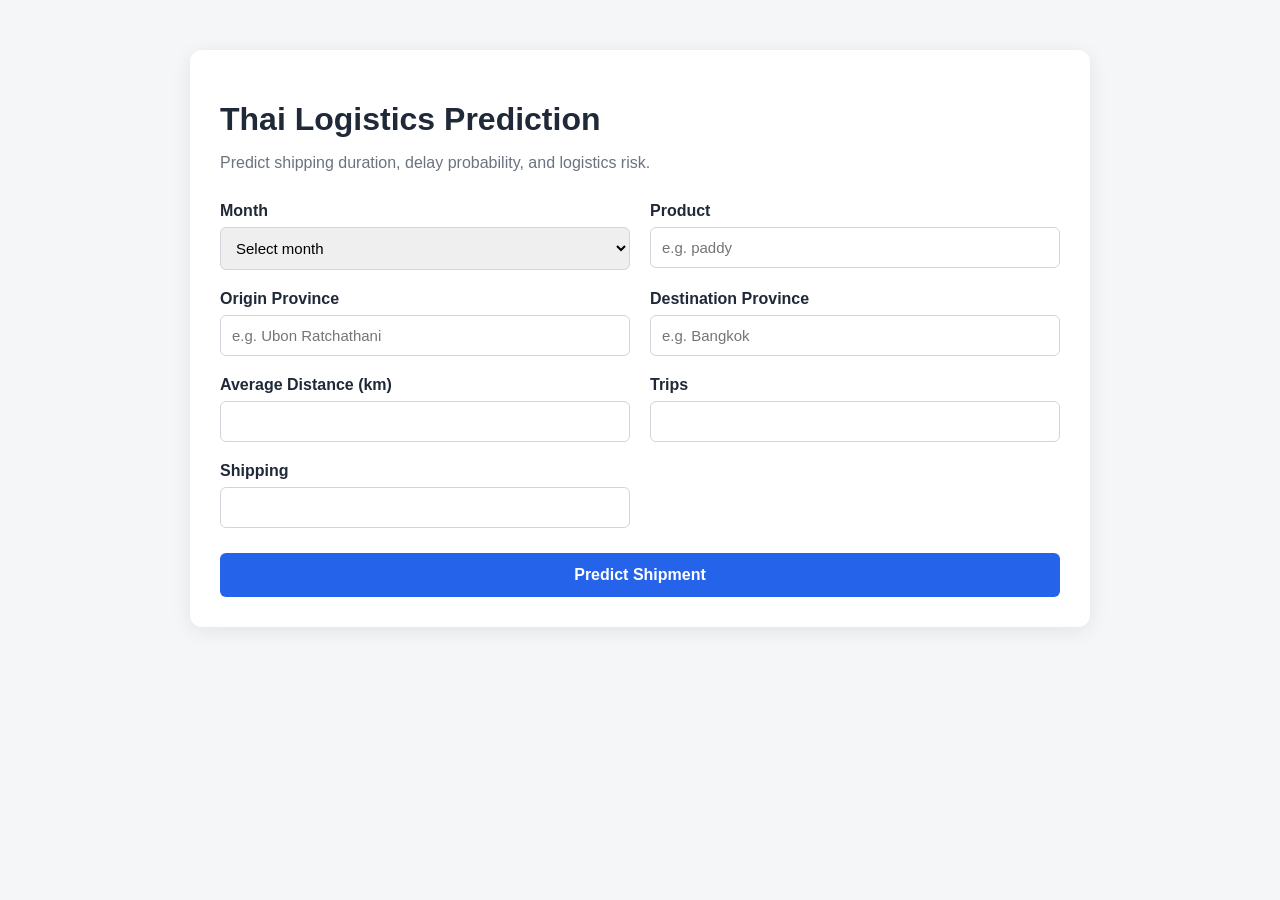
==== LogisticsDataset/frontend/index.html @ 9b1f44a5 "Frontend in Progress" ====
<!DOCTYPE html>
<html lang="en">

<head>
    <meta charset="UTF-8">
    <meta name="viewport" content="width=device-width, initial-scale=1.0">

    <title>Thai Logistics Prediction</title>

    <link rel="stylesheet" href="style.css">
</head>

<body>

    <div class="container">

        <h1>Thai Logistics Prediction</h1>

        <p class="subtitle">
            Predict shipping duration, delay probability, and logistics risk.
        </p>

        <form id="prediction-form">

            <div class="form-grid">

                <div class="form-group">
                    <label for="month">Month</label>
                    <select id="month" required>
                        <option value="">Select month</option>
                        <option>January</option>
                        <option>February</option>
                        <option>March</option>
                        <option>April</option>
                        <option>May</option>
                        <option>June</option>
                        <option>July</option>
                        <option>August</option>
                        <option>September</option>
                        <option>October</option>
                        <option>November</option>
                        <option>December</option>
                    </select>
                </div>

                <div class="form-group">
                    <label for="product">Product</label>
                    <input
                        type="text"
                        id="product"
                        placeholder="e.g. paddy"
                        required
                    >
                </div>

                <div class="form-group">
                    <label for="province_origin">Origin Province</label>
                    <input
                        type="text"
                        id="province_origin"
                        placeholder="e.g. Ubon Ratchathani"
                        required
                    >
                </div>

                <div class="form-group">
                    <label for="province_destination">Destination Province</label>
                    <input
                        type="text"
                        id="province_destination"
                        placeholder="e.g. Bangkok"
                        required
                    >
                </div>

                <div class="form-group">
                    <label for="average_distance">Average Distance (km)</label>
                    <input
                        type="number"
                        id="average_distance"
                        min="0.01"
                        step="0.01"
                        required
                    >
                </div>

                <div class="form-group">
                    <label for="trips">Trips</label>
                    <input
                        type="number"
                        id="trips"
                        min="1"
                        step="1"
                        required
                    >
                </div>

                <div class="form-group">
                    <label for="shipping">Shipping</label>
                    <input
                        type="number"
                        id="shipping"
                        min="0.01"
                        step="0.01"
                        required
                    >
                </div>

            </div>

            <button type="submit">
                Predict Shipment
            </button>

        </form>

        <div id="error-message" class="error hidden"></div>

        <div id="results" class="results hidden">

            <h2>Prediction Results</h2>

            <div class="result-grid">

                <div class="result-card">
                    <span>Predicted Duration</span>
                    <strong id="predicted-duration">-</strong>
                </div>

                <div class="result-card">
                    <span>Delay Probability</span>
                    <strong id="delay-probability">-</strong>
                </div>

                <div class="result-card">
                    <span>Delay Prediction</span>
                    <strong id="delay-prediction">-</strong>
                </div>

                <div class="result-card">
                    <span>Risk Score</span>
                    <strong id="risk-score">-</strong>
                </div>

                <div class="result-card">
                    <span>Risk Category</span>
                    <strong id="risk-category">-</strong>
                </div>

            </div>

        </div>

    </div>

    <script src="script.js"></script>

</body>

</html>
---- LogisticsDataset/frontend/style.css ----
* {
    box-sizing: border-box;
}

body {
    margin: 0;
    font-family: Arial, sans-serif;
    background: #f4f6f8;
    color: #1f2937;
}

.container {
    max-width: 900px;
    margin: 50px auto;
    padding: 30px;
    background: white;
    border-radius: 12px;
    box-shadow: 0 4px 20px rgba(0, 0, 0, 0.08);
}

h1 {
    margin-bottom: 8px;
}

.subtitle {
    color: #6b7280;
    margin-bottom: 30px;
}

.form-grid {
    display: grid;
    grid-template-columns: 1fr 1fr;
    gap: 20px;
}

.form-group {
    display: flex;
    flex-direction: column;
}

label {
    margin-bottom: 7px;
    font-weight: 600;
}

input,
select {
    padding: 11px;
    border: 1px solid #d1d5db;
    border-radius: 6px;
    font-size: 15px;
}

button {
    width: 100%;
    margin-top: 25px;
    padding: 13px;
    border: none;
    border-radius: 6px;
    background: #2563eb;
    color: white;
    font-size: 16px;
    font-weight: 600;
    cursor: pointer;
}

button:hover {
    background: #1d4ed8;
}

.results {
    margin-top: 35px;
}

.result-grid {
    display: grid;
    grid-template-columns: repeat(2, 1fr);
    gap: 15px;
}

.result-card {
    padding: 20px;
    background: #f8fafc;
    border-radius: 8px;
    border: 1px solid #e5e7eb;
}

.result-card span {
    display: block;
    color: #6b7280;
    margin-bottom: 8px;
}

.result-card strong {
    font-size: 20px;
}

.error {
    margin-top: 20px;
    padding: 15px;
    background: #fee2e2;
    color: #991b1b;
    border-radius: 6px;
}

.hidden {
    display: none;
}

@media (max-width: 700px) {

    .form-grid,
    .result-grid {
        grid-template-columns: 1fr;
    }

    .container {
        margin: 20px;
        padding: 20px;
    }
}
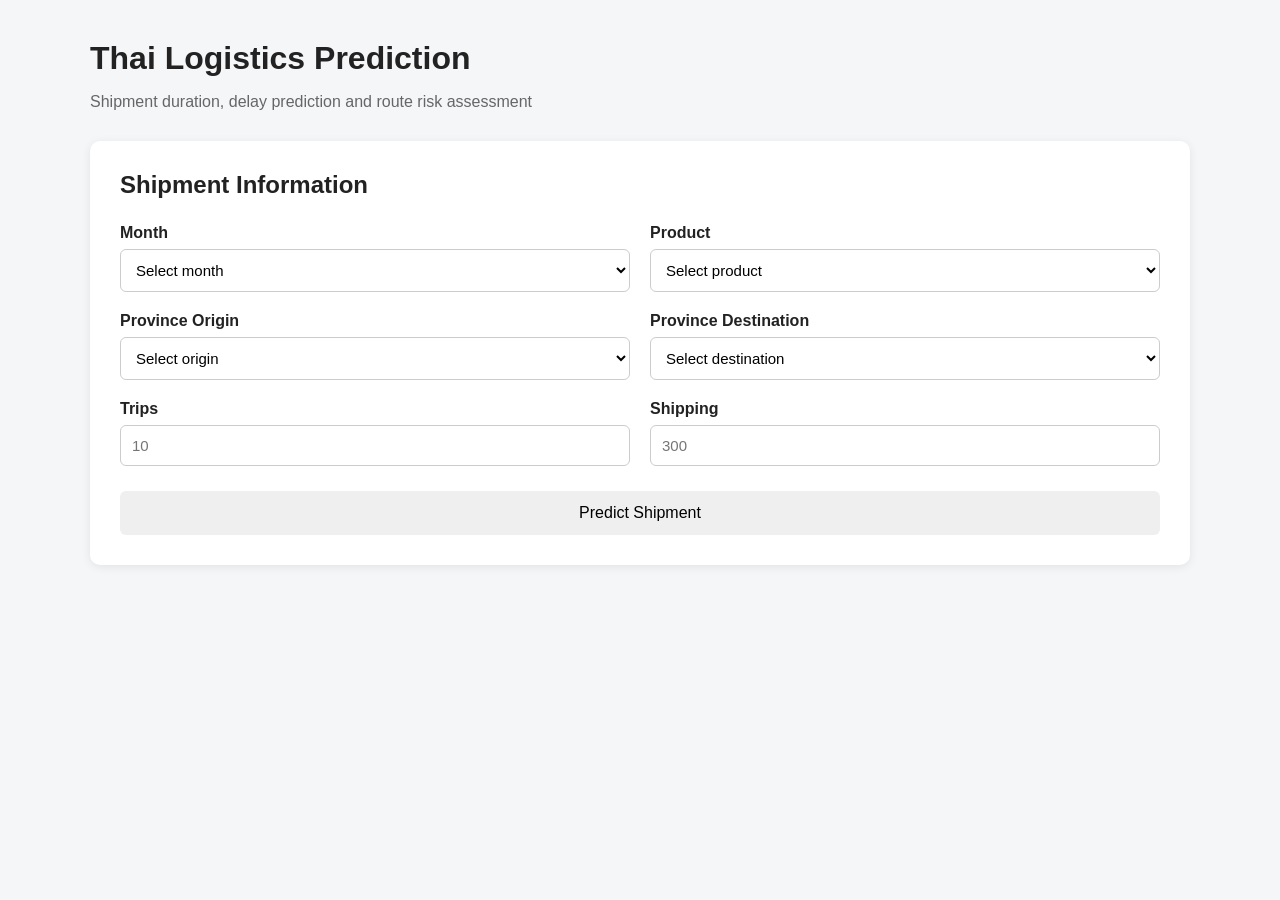
==== commit 1585f256: "Additional Changes Made" ====
--- a/LogisticsDataset/frontend/index.html
+++ b/LogisticsDataset/frontend/index.html
@@ -14,145 +14,224 @@
 
     <div class="container">
 
-        <h1>Thai Logistics Prediction</h1>
-
-        <p class="subtitle">
-            Predict shipping duration, delay probability, and logistics risk.
-        </p>
-
-        <form id="prediction-form">
-
-            <div class="form-grid">
-
-                <div class="form-group">
-                    <label for="month">Month</label>
-                    <select id="month" required>
-                        <option value="">Select month</option>
-                        <option>January</option>
-                        <option>February</option>
-                        <option>March</option>
-                        <option>April</option>
-                        <option>May</option>
-                        <option>June</option>
-                        <option>July</option>
-                        <option>August</option>
-                        <option>September</option>
-                        <option>October</option>
-                        <option>November</option>
-                        <option>December</option>
-                    </select>
-                </div>
-
-                <div class="form-group">
-                    <label for="product">Product</label>
-                    <input
-                        type="text"
-                        id="product"
-                        placeholder="e.g. paddy"
-                        required
-                    >
-                </div>
-
-                <div class="form-group">
-                    <label for="province_origin">Origin Province</label>
-                    <input
-                        type="text"
-                        id="province_origin"
-                        placeholder="e.g. Ubon Ratchathani"
-                        required
-                    >
-                </div>
-
-                <div class="form-group">
-                    <label for="province_destination">Destination Province</label>
-                    <input
-                        type="text"
-                        id="province_destination"
-                        placeholder="e.g. Bangkok"
-                        required
-                    >
-                </div>
-
-                <div class="form-group">
-                    <label for="average_distance">Average Distance (km)</label>
-                    <input
-                        type="number"
-                        id="average_distance"
-                        min="0.01"
-                        step="0.01"
-                        required
-                    >
-                </div>
-
-                <div class="form-group">
-                    <label for="trips">Trips</label>
-                    <input
-                        type="number"
-                        id="trips"
-                        min="1"
-                        step="1"
-                        required
-                    >
-                </div>
-
-                <div class="form-group">
-                    <label for="shipping">Shipping</label>
-                    <input
-                        type="number"
-                        id="shipping"
-                        min="0.01"
-                        step="0.01"
-                        required
-                    >
+        <header>
+            <h1>Thai Logistics Prediction</h1>
+            <p>Shipment duration, delay prediction and route risk assessment</p>
+        </header>
+
+
+        <section class="card">
+
+            <h2>Shipment Information</h2>
+
+            <form id="predictionForm">
+
+                <div class="form-grid">
+
+                    <!-- Month -->
+                    <div class="form-group">
+                        <label for="month">Month</label>
+
+                        <select id="month" required>
+                            <option value="">Select month</option>
+                            <option value="January">January</option>
+                            <option value="February">February</option>
+                            <option value="March">March</option>
+                            <option value="April">April</option>
+                            <option value="May">May</option>
+                            <option value="June">June</option>
+                            <option value="July">July</option>
+                            <option value="August">August</option>
+                            <option value="September">September</option>
+                            <option value="October">October</option>
+                            <option value="November">November</option>
+                            <option value="December">December</option>
+                        </select>
+                    </div>
+
+
+                    <!-- Product -->
+                    <div class="form-group">
+                        <label for="product">Product</label>
+
+                        <select id="product" required>
+                            <option value="">Select product</option>
+                            <option value="paddy">Paddy</option>
+                            <option value="car">Car</option>
+                            <option value="cement">Cement</option>
+                        </select>
+                    </div>
+
+
+                    <!-- Origin -->
+                    <div class="form-group">
+                        <label for="origin">Province Origin</label>
+
+                        <select id="origin" required>
+                            <option value="">Select origin</option>
+                            <option value="Ubon Ratchathani">Ubon Ratchathani</option>
+                            <option value="Chonburi">Chonburi</option>
+                            <option value="Saraburi">Saraburi</option>
+                            <option value="Bangkok">Bangkok</option>
+                            <option value="Chiang Mai">Chiang Mai</option>
+                        </select>
+                    </div>
+
+
+                    <!-- Destination -->
+                    <div class="form-group">
+                        <label for="destination">Province Destination</label>
+
+                        <select id="destination" required>
+                            <option value="">Select destination</option>
+                            <option value="Bangkok">Bangkok</option>
+                            <option value="Chiang Mai">Chiang Mai</option>
+                            <option value="Chonburi">Chonburi</option>
+                            <option value="Saraburi">Saraburi</option>
+                            <option value="Ubon Ratchathani">Ubon Ratchathani</option>
+                        </select>
+                    </div>
+
+
+                    <!-- Trips -->
+                    <div class="form-group">
+                        <label for="trips">Trips</label>
+
+                        <input
+                            type="number"
+                            id="trips"
+                            min="1"
+                            step="1"
+                            placeholder="10"
+                            required
+                        >
+                    </div>
+
+
+                    <!-- Shipping -->
+                    <div class="form-group">
+                        <label for="shipping">Shipping</label>
+
+                        <input
+                            type="number"
+                            id="shipping"
+                            min="0.01"
+                            step="any"
+                            placeholder="300"
+                            required
+                        >
+                    </div>
+
+                </div>
+
+
+                <button type="submit">
+                    Predict Shipment
+                </button>
+
+            </form>
+
+        </section>
+
+
+        <section id="results" class="card results hidden">
+
+            <h2>Prediction Results</h2>
+
+            <div class="results-grid">
+
+                <div class="result-box">
+                    <span>Predicted Duration</span>
+                    <strong id="predictedDuration">-</strong>
+                </div>
+
+                <div class="result-box">
+                    <span>Delay Probability</span>
+                    <strong id="delayProbability">-</strong>
+                </div>
+
+                <div class="result-box">
+                    <span>Delay Prediction</span>
+                    <strong id="delayPrediction">-</strong>
+                </div>
+
+                <div class="result-box">
+                    <span>Risk Score</span>
+                    <strong id="riskScore">-</strong>
+                </div>
+
+                <div class="result-box">
+                    <span>Risk Category</span>
+                    <strong id="riskCategory">-</strong>
                 </div>
 
             </div>
 
-            <button type="submit">
-                Predict Shipment
-            </button>
-
-        </form>
-
-        <div id="error-message" class="error hidden"></div>
-
-        <div id="results" class="results hidden">
-
-            <h2>Prediction Results</h2>
-
-            <div class="result-grid">
-
-                <div class="result-card">
-                    <span>Predicted Duration</span>
-                    <strong id="predicted-duration">-</strong>
-                </div>
-
-                <div class="result-card">
-                    <span>Delay Probability</span>
-                    <strong id="delay-probability">-</strong>
-                </div>
-
-                <div class="result-card">
-                    <span>Delay Prediction</span>
-                    <strong id="delay-prediction">-</strong>
-                </div>
-
-                <div class="result-card">
-                    <span>Risk Score</span>
-                    <strong id="risk-score">-</strong>
-                </div>
-
-                <div class="result-card">
-                    <span>Risk Category</span>
-                    <strong id="risk-category">-</strong>
-                </div>
+        </section>
+
+
+        <!-- =========================
+             ROUTE COMPARISON
+        ========================== -->
+
+        <section id="routeComparison" class="card hidden">
+
+            <h2>Route Comparison</h2>
+
+            <p class="section-description">
+                Compare available routes based on distance, traffic,
+                weather, predicted duration and delay risk.
+            </p>
+
+            <div class="table-container">
+
+                <table>
+
+                    <thead>
+                        <tr>
+                            <th>Route</th>
+                            <th>Distance</th>
+                            <th>Traffic</th>
+                            <th>Weather</th>
+                            <th>Predicted Duration</th>
+                            <th>Delay Risk</th>
+                        </tr>
+                    </thead>
+
+                    <tbody id="routeTableBody">
+
+                        <!-- Routes will be populated dynamically -->
+
+                    </tbody>
+
+                </table>
 
             </div>
 
-        </div>
+        </section>
+
+        <section id="recommendation" class="card hidden">
+
+            <h2>Recommended Route</h2>
+
+            <div class="recommendation-box">
+
+                <h3 id="recommendedRoute">-</h3>
+
+                <p id="recommendationReason">
+                    Route recommendation will appear here.
+                </p>
+
+            </div>
+
+        </section>
+
+
+        <section id="errorMessage" class="error hidden"></section>
 
     </div>
 
+
     <script src="script.js"></script>
 
 </body>
--- a/LogisticsDataset/frontend/style.css
+++ b/LogisticsDataset/frontend/style.css
@@ -6,30 +6,47 @@
     margin: 0;
     font-family: Arial, sans-serif;
     background: #f4f6f8;
-    color: #1f2937;
+    color: #222;
 }
 
 .container {
-    max-width: 900px;
-    margin: 50px auto;
+    width: 90%;
+    max-width: 1100px;
+    margin: 40px auto;
+}
+
+
+
+header {
+    margin-bottom: 30px;
+}
+
+header h1 {
+    margin-bottom: 8px;
+}
+
+header p {
+    color: #666;
+}
+
+
+.card {
+    background: white;
     padding: 30px;
-    background: white;
-    border-radius: 12px;
-    box-shadow: 0 4px 20px rgba(0, 0, 0, 0.08);
-}
-
-h1 {
-    margin-bottom: 8px;
-}
-
-.subtitle {
-    color: #6b7280;
-    margin-bottom: 30px;
-}
+    margin-bottom: 25px;
+    border-radius: 10px;
+    box-shadow: 0 2px 10px rgba(0, 0, 0, 0.08);
+}
+
+.card h2 {
+    margin-top: 0;
+    margin-bottom: 25px;
+}
+
 
 .form-grid {
     display: grid;
-    grid-template-columns: 1fr 1fr;
+    grid-template-columns: repeat(2, 1fr);
     gap: 20px;
 }
 
@@ -40,82 +57,144 @@
 
 label {
     margin-bottom: 7px;
-    font-weight: 600;
-}
+    font-weight: bold;
+}
+
+
+/* Inputs + dropdowns */
 
 input,
 select {
+    width: 100%;
     padding: 11px;
-    border: 1px solid #d1d5db;
+    border: 1px solid #ccc;
     border-radius: 6px;
     font-size: 15px;
-}
+    background: white;
+}
+
+input:focus,
+select:focus {
+    outline: none;
+    border-color: #555;
+}
+
 
 button {
+    margin-top: 25px;
     width: 100%;
-    margin-top: 25px;
     padding: 13px;
     border: none;
     border-radius: 6px;
-    background: #2563eb;
-    color: white;
     font-size: 16px;
-    font-weight: 600;
     cursor: pointer;
 }
 
-button:hover {
-    background: #1d4ed8;
-}
-
-.results {
-    margin-top: 35px;
-}
-
-.result-grid {
+.results-grid {
     display: grid;
-    grid-template-columns: repeat(2, 1fr);
+    grid-template-columns: repeat(3, 1fr);
     gap: 15px;
 }
 
-.result-card {
+.result-box {
     padding: 20px;
-    background: #f8fafc;
+    background: #f5f7fa;
     border-radius: 8px;
-    border: 1px solid #e5e7eb;
-}
-
-.result-card span {
+}
+
+.result-box span {
     display: block;
-    color: #6b7280;
-    margin-bottom: 8px;
-}
-
-.result-card strong {
+    color: #666;
+    margin-bottom: 10px;
+}
+
+.result-box strong {
     font-size: 20px;
 }
 
+
+
+.route-table-container {
+    overflow-x: auto;
+}
+
+.route-table {
+    width: 100%;
+    border-collapse: collapse;
+    margin-top: 10px;
+}
+
+.route-table th,
+.route-table td {
+    padding: 14px 12px;
+    text-align: left;
+    border-bottom: 1px solid #ddd;
+}
+
+.route-table th {
+    font-weight: bold;
+    background: #f5f7fa;
+}
+
+.route-table tr:last-child td {
+    border-bottom: none;
+}
+
+
+.recommendation-box {
+    padding: 20px;
+    background: #f5f7fa;
+    border-radius: 8px;
+}
+
+.recommendation-box h3 {
+    margin-top: 0;
+    margin-bottom: 10px;
+}
+
+.recommendation-box p {
+    margin-bottom: 0;
+    color: #555;
+}
+
+
+
 .error {
-    margin-top: 20px;
     padding: 15px;
-    background: #fee2e2;
-    color: #991b1b;
-    border-radius: 6px;
-}
+    background: #ffe5e5;
+    border-radius: 8px;
+    color: #8a1c1c;
+}
+
 
 .hidden {
     display: none;
 }
 
+
+
 @media (max-width: 700px) {
 
-    .form-grid,
-    .result-grid {
+    .container {
+        width: 95%;
+        margin: 20px auto;
+    }
+
+    .card {
+        padding: 20px;
+    }
+
+    .form-grid {
         grid-template-columns: 1fr;
     }
 
-    .container {
-        margin: 20px;
-        padding: 20px;
+    .results-grid {
+        grid-template-columns: 1fr;
+    }
+
+    .route-table th,
+    .route-table td {
+        padding: 10px 8px;
+        font-size: 14px;
     }
 }
